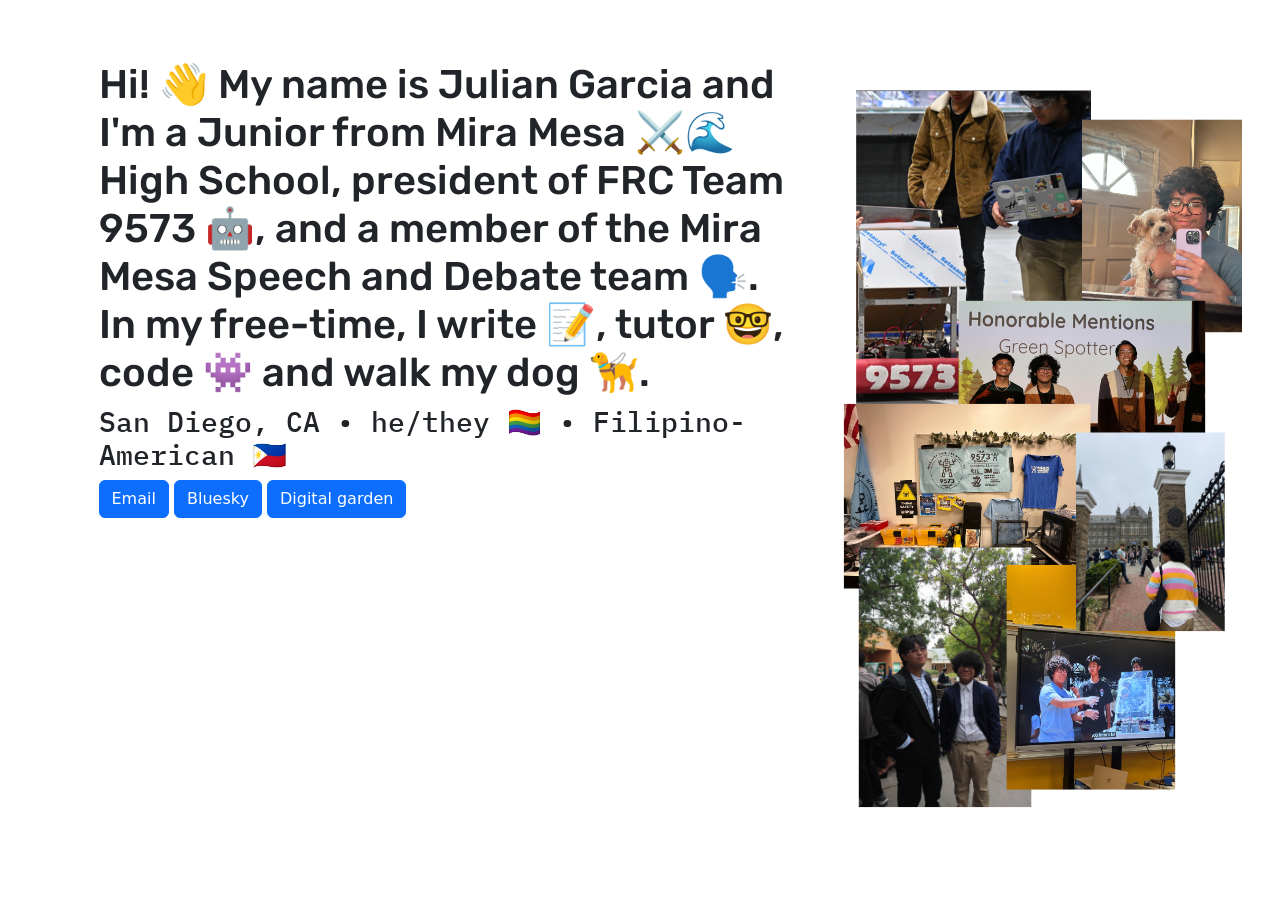
==== index.html @ c7b14575 "Center content horizontally on the screen - Added flexbox to body element for horizontal centering -" ====
<!DOCTYPE html>
<html lang="en">
<head>
    <meta charset="UTF-8">
    <meta name="viewport" content="width=device-width, initial-scale=1.0">
    <title>Julian Garcia</title>

    <link href="https://cdn.jsdelivr.net/npm/bootstrap@5.3.5/dist/css/bootstrap.min.css" rel="stylesheet" integrity="sha384-SgOJa3DmI69IUzQ2PVdRZhwQ+dy64/BUtbMJw1MZ8t5HZApcHrRKUc4W0kG879m7" crossorigin="anonymous">

    <link rel="preconnect" href="https://fonts.googleapis.com">
<link rel="preconnect" href="https://fonts.gstatic.com" crossorigin>
<link href="https://fonts.googleapis.com/css2?family=IBM+Plex+Mono:ital,wght@0,100;0,200;0,300;0,400;0,500;0,600;0,700;1,100;1,200;1,300;1,400;1,500;1,600;1,700&family=Rubik:ital,wght@0,300..900;1,300..900&display=swap" rel="stylesheet">
<link rel="stylesheet" href="styles.css">

</head>
<body>
    <div class="container">
        <div class="row justify-content-center">
            <div class="col-12 col-md-8 main">
                <h1 class="introduction">Hi! 👋 My name is Julian Garcia and I'm a Junior from Mira Mesa ⚔️🌊 High School, president of FRC Team 9573 🤖, and a member of the Mira Mesa Speech and Debate team 🗣️. In my free-time, I write 📝, tutor 🤓, code 👾 and walk my dog 🦮.</h1>
                <h3 class="aside">San Diego, CA • he/they 🏳️‍🌈 • Filipino-American 🇵🇭</h3>
            
                <a type="button" class="btn btn-primary" href="mailto:julianangelo.garcia@icloud.com">Email</a>
                <a type="button" href="https://bsky.app/profile/julian-alg.bsky.social" class="btn btn-primary">Bluesky</a>
                <button type="button" class="btn btn-primary" data-bs-toggle="modal" data-bs-target="#exampleModal">
                    Digital garden
                  </button>
                  
                  <!-- Modal -->
                  <div class="modal fade" id="exampleModal" tabindex="-1" aria-labelledby="exampleModalLabel" aria-hidden="true">
                    <div class="modal-dialog">
                      <div class="modal-content">
                        <div class="modal-header">
                          <h1 class="modal-title fs-5" id="exampleModalLabel">Under construction</h1>
                          <button type="button" class="btn-close" data-bs-dismiss="modal" aria-label="Close"></button>
                        </div>
                        <div class="modal-body">
                            Work in progress! This will link to my Obsidian vault with my notes from school, coding courses, books, YouTube videos and more.
                        </div>
                        <div class="modal-footer">
                          <button type="button" class="btn btn-primary" data-bs-dismiss="modal">Cool</button>
                        </div>
                      </div>
                    </div>
                  </div>
                              </div>
    
            <div class="col-12 col-md-4">
                <img src="collage.png" alt="a collage of different images">
            </div>
    
        </div>
    
    </div>

    <script src="https://cdn.jsdelivr.net/npm/bootstrap@5.3.5/dist/js/bootstrap.bundle.min.js" integrity="sha384-k6d4wzSIapyDyv1kpU366/PK5hCdSbCRGRCMv+eplOQJWyd1fbcAu9OCUj5zNLiq" crossorigin="anonymous"></script>
</body>
</html>
---- styles.css ----
body {
    display: flex;
    justify-content: center;
    align-items: flex-start;
    min-height: 100vh;
    padding-top: 2rem;
}

.container {
    max-width: 1140px;
}

h1 {
    font-family: "Rubik", sans-serif;
    font-optical-sizing: auto;
}

h3 {
    font-family: "IBM Plex Mono", monospace;
}

.main {
    padding: 2.5%;
}
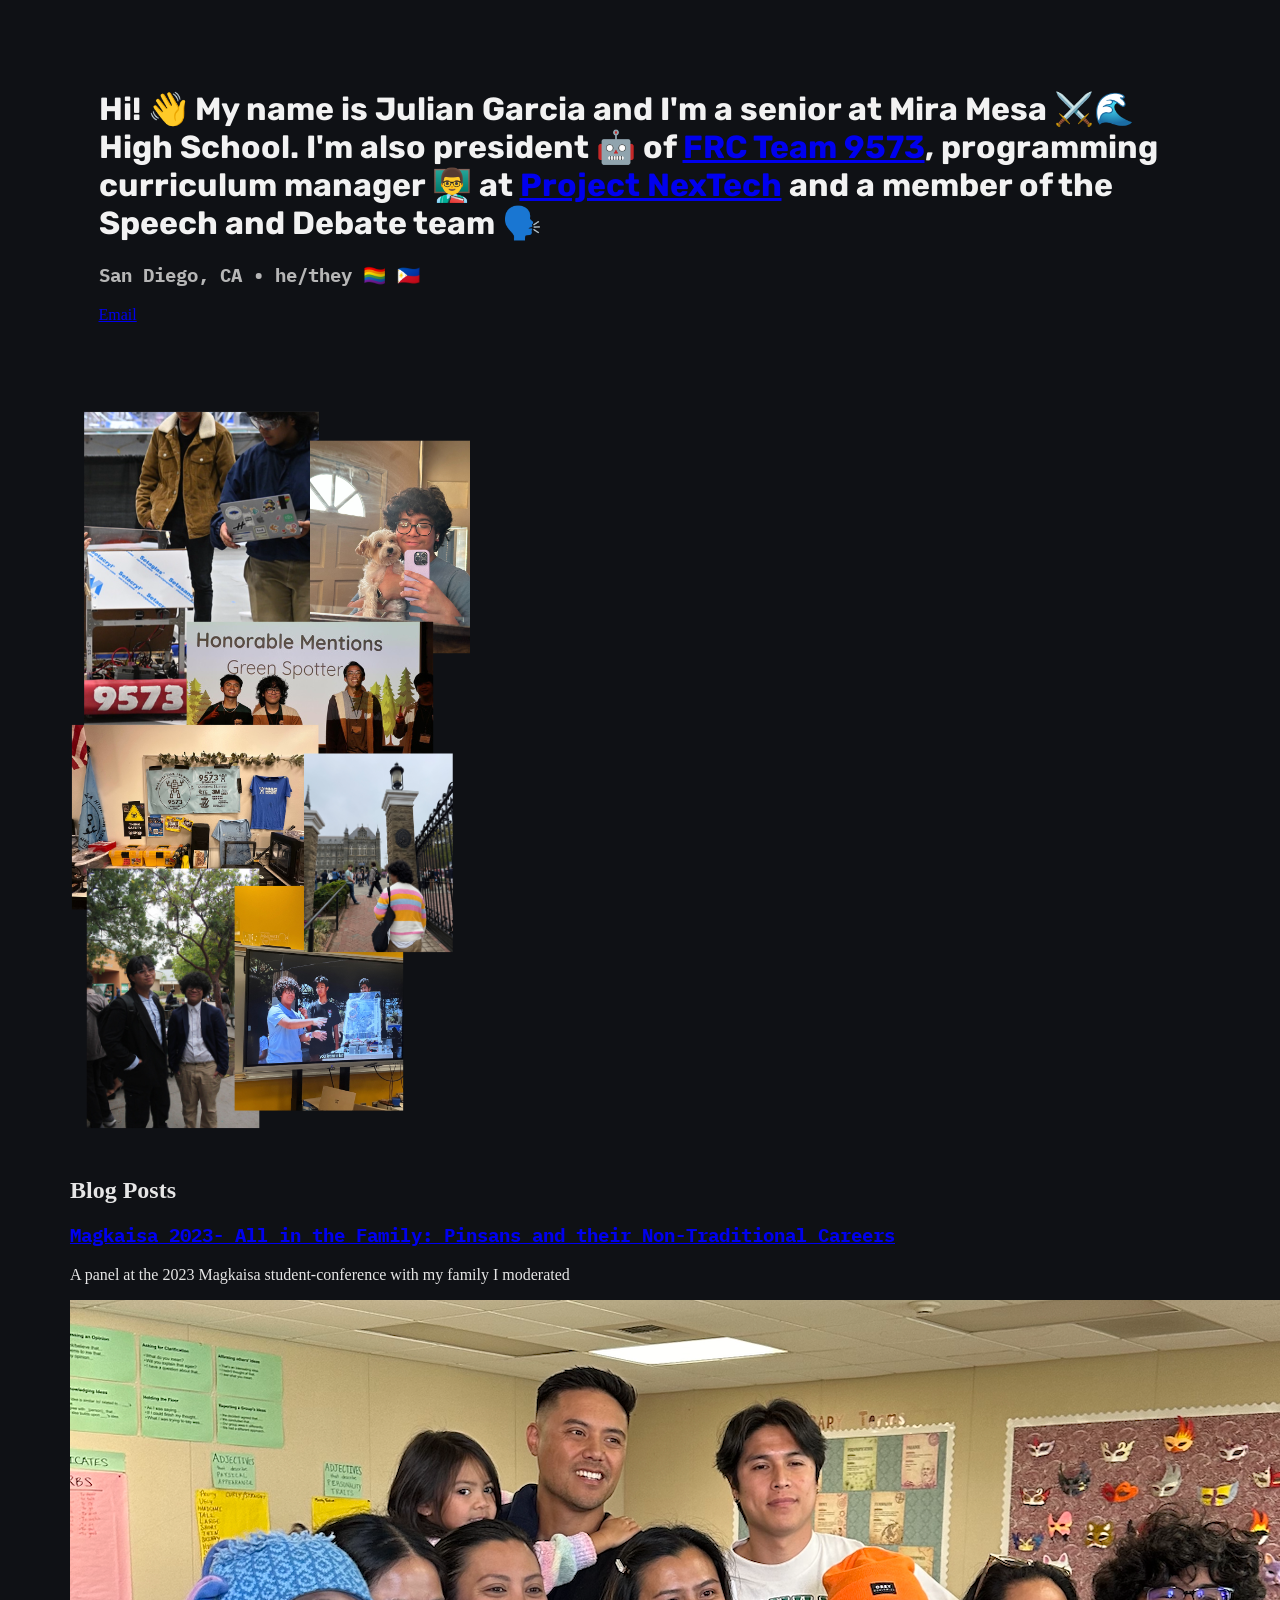
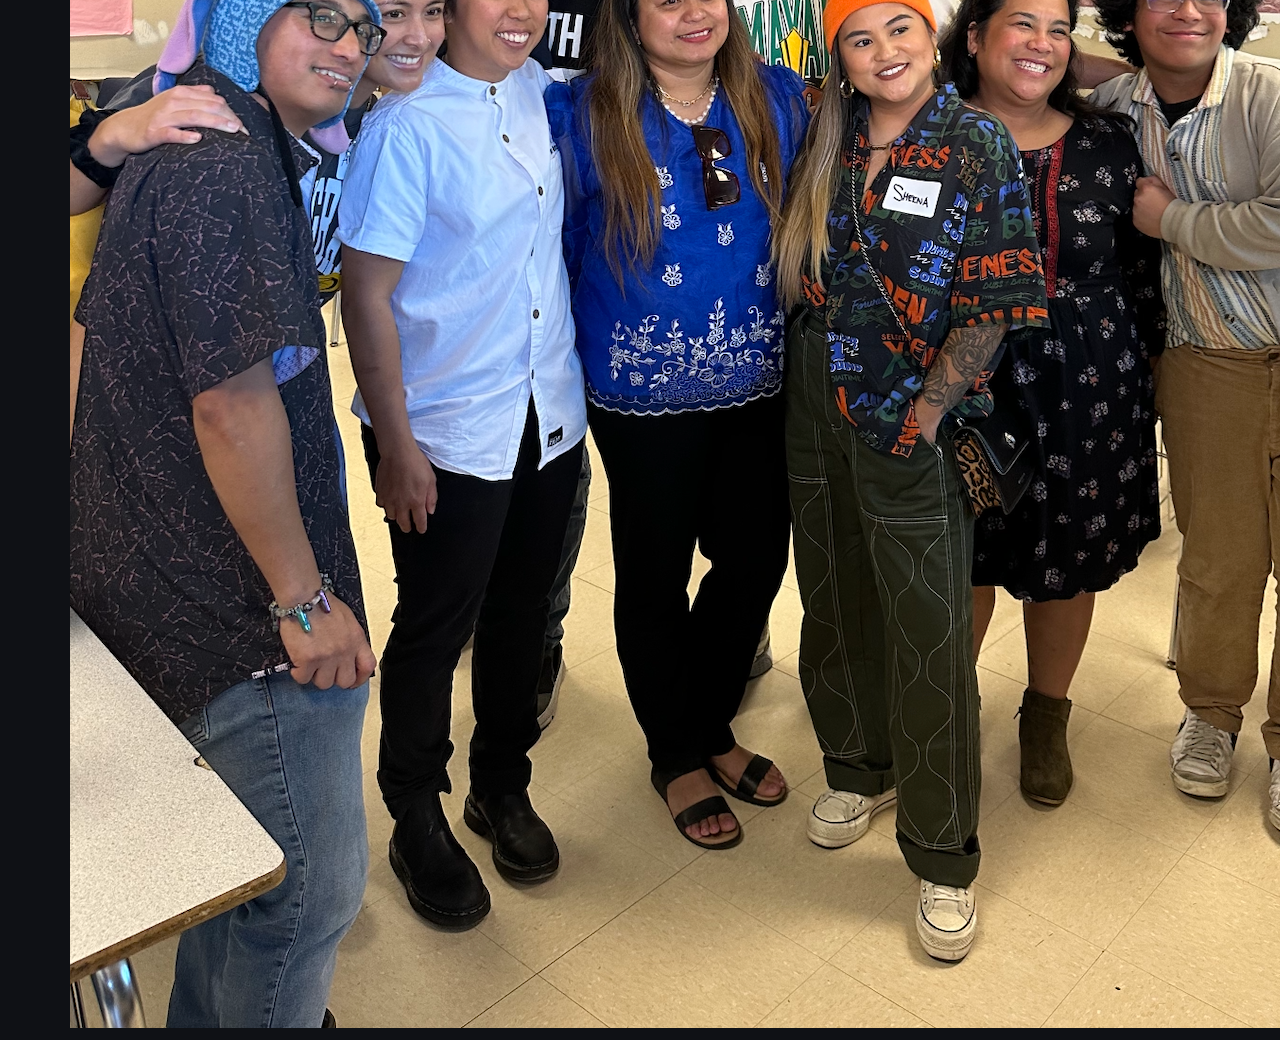
==== commit f74b8b72: "website updates" ====
--- a/index.html
+++ b/index.html
@@ -1,58 +1,53 @@
 <!DOCTYPE html>
-<html lang="en">
+<html lang="en" data-bs-theme="dark">
 <head>
-    <meta charset="UTF-8">
-    <meta name="viewport" content="width=device-width, initial-scale=1.0">
-    <title>Julian Garcia</title>
-
-    <link href="https://cdn.jsdelivr.net/npm/bootstrap@5.3.5/dist/css/bootstrap.min.css" rel="stylesheet" integrity="sha384-SgOJa3DmI69IUzQ2PVdRZhwQ+dy64/BUtbMJw1MZ8t5HZApcHrRKUc4W0kG879m7" crossorigin="anonymous">
-
-    <link rel="preconnect" href="https://fonts.googleapis.com">
-<link rel="preconnect" href="https://fonts.gstatic.com" crossorigin>
-<link href="https://fonts.googleapis.com/css2?family=IBM+Plex+Mono:ital,wght@0,100;0,200;0,300;0,400;0,500;0,600;0,700;1,100;1,200;1,300;1,400;1,500;1,600;1,700&family=Rubik:ital,wght@0,300..900;1,300..900&display=swap" rel="stylesheet">
-<link rel="stylesheet" href="styles.css">
-
+  <meta charset="UTF-8">
+  <meta name="viewport" content="width=device-width, initial-scale=1.0">
+  <title>Julian Garcia</title>
+  
+  
+  <link rel="preconnect" href="https://fonts.googleapis.com">
+  <link rel="preconnect" href="https://fonts.gstatic.com" crossorigin>
+  <link href="https://fonts.googleapis.com/css2?family=IBM+Plex+Mono:ital,wght@0,100;0,200;0,300;0,400;0,500;0,600;0,700;1,100;1,200;1,300;1,400;1,500;1,600;1,700&family=Rubik:ital,wght@0,300..900;1,300..900&display=swap" rel="stylesheet">
+  <link rel="stylesheet" href="styles.css">
+  
 </head>
 <body>
-    <div class="container">
-        <div class="row justify-content-center">
-            <div class="col-12 col-md-8 main">
-                <h1 class="introduction">Hi! 👋 My name is Julian Garcia and I'm a Junior from Mira Mesa ⚔️🌊 High School, president of FRC Team 9573 🤖, and a member of the Mira Mesa Speech and Debate team 🗣️. In my free-time, I write 📝, tutor 🤓, code 👾 and walk my dog 🦮.</h1>
-                <h3 class="aside">San Diego, CA • he/they 🏳️‍🌈 • Filipino-American 🇵🇭</h3>
-            
-                <a type="button" class="btn btn-primary" href="mailto:julianangelo.garcia@icloud.com">Email</a>
-                <a type="button" href="https://bsky.app/profile/julian-alg.bsky.social" class="btn btn-primary">Bluesky</a>
-                <button type="button" class="btn btn-primary" data-bs-toggle="modal" data-bs-target="#exampleModal">
-                    Digital garden
-                  </button>
-                  
-                  <!-- Modal -->
-                  <div class="modal fade" id="exampleModal" tabindex="-1" aria-labelledby="exampleModalLabel" aria-hidden="true">
-                    <div class="modal-dialog">
-                      <div class="modal-content">
-                        <div class="modal-header">
-                          <h1 class="modal-title fs-5" id="exampleModalLabel">Under construction</h1>
-                          <button type="button" class="btn-close" data-bs-dismiss="modal" aria-label="Close"></button>
-                        </div>
-                        <div class="modal-body">
-                            Work in progress! This will link to my Obsidian vault with my notes from school, coding courses, books, YouTube videos and more.
-                        </div>
-                        <div class="modal-footer">
-                          <button type="button" class="btn btn-primary" data-bs-dismiss="modal">Cool</button>
-                        </div>
-                      </div>
-                    </div>
-                  </div>
-                              </div>
-    
-            <div class="col-12 col-md-4">
-                <img src="collage.png" alt="a collage of different images">
-            </div>
-    
-        </div>
-    
+  <div class="container">
+    <div class="row justify-content-center align-items-center">
+      <div class="col-12 col-md-8 main">
+        <h1 class="introduction">Hi! 👋 My name is Julian Garcia and I'm a senior at Mira Mesa ⚔️🌊 High School. I'm also president 🤖 of <a href="https://marauder.tech">FRC Team 9573</a>, programming curriculum manager 👨‍🏫 at <a href="https://projectnextech.org/">Project NexTech</a> and a member of the  Speech and Debate team 🗣️</h1>
+        <h3 class="aside">San Diego, CA • he/they 🏳️‍🌈 🇵🇭</h3>
+        
+        <a type="button" class="btn btn-primary" href="mailto:julianangelo.garcia@icloud.com">Email</a>
+
+
+        
+      </div>
+      
+      <div class="col-12 col-md-4">
+        <img src="src/collage.png" alt="a collage of different images">
+      </div>
     </div>
 
-    <script src="https://cdn.jsdelivr.net/npm/bootstrap@5.3.5/dist/js/bootstrap.bundle.min.js" integrity="sha384-k6d4wzSIapyDyv1kpU366/PK5hCdSbCRGRCMv+eplOQJWyd1fbcAu9OCUj5zNLiq" crossorigin="anonymous"></script>
+    <div class="row justify-content-center mt-4">
+      <div class="col-12 col-md-10">
+        <section class="text-start">
+          <h2>Blog Posts</h2>
+
+          <div class="row align-items-center py-3 border-top">
+            <div class="col-12 col-md-8">
+              <h3><a class="blog-title" href="articles/magkaisa-2023.html">Magkaisa 2023- All in the Family: Pinsans and their Non-Traditional Careers</a></h3>
+              <p class="text-secondary">A panel at the 2023 Magkaisa student-conference with my family I moderated</p>
+            </div>
+            <div class="col-12 col-md-4">
+              <img src="src/magkaisa.png" alt="preview image for post one" class="img-fluid rounded">
+            </div>
+          </div>
+    </div>
+    
+  </div>
+  
+  <script src="https://cdn.jsdelivr.net/npm/bootstrap@5.3.5/dist/js/bootstrap.bundle.min.js" integrity="sha384-k6d4wzSIapyDyv1kpU366/PK5hCdSbCRGRCMv+eplOQJWyd1fbcAu9OCUj5zNLiq" crossorigin="anonymous"></script>
 </body>
-</html>+</html>
--- a/styles.css
+++ b/styles.css
@@ -1,9 +1,11 @@
 body {
     display: flex;
     justify-content: center;
-    align-items: flex-start;
+    align-items: center;
     min-height: 100vh;
     padding-top: 2rem;
+    background: #0f1115;
+    color: #e6e6e6;
 }
 
 .container {
@@ -13,12 +15,30 @@
 h1 {
     font-family: "Rubik", sans-serif;
     font-optical-sizing: auto;
+    color: #f2f2f2;
 }
 
 h3 {
     font-family: "IBM Plex Mono", monospace;
+    color: #b6b6b6;
 }
 
 .main {
     padding: 2.5%;
-}+}
+
+.blog-post img {
+    max-width: 100%;
+    height: auto;
+    display: block;
+}
+
+.video-embed {
+    width: 100%;
+    aspect-ratio: 16 / 9;
+    height: auto;
+    display: block;
+    margin-left: auto;
+    margin-right: auto;
+    border: 0;
+}
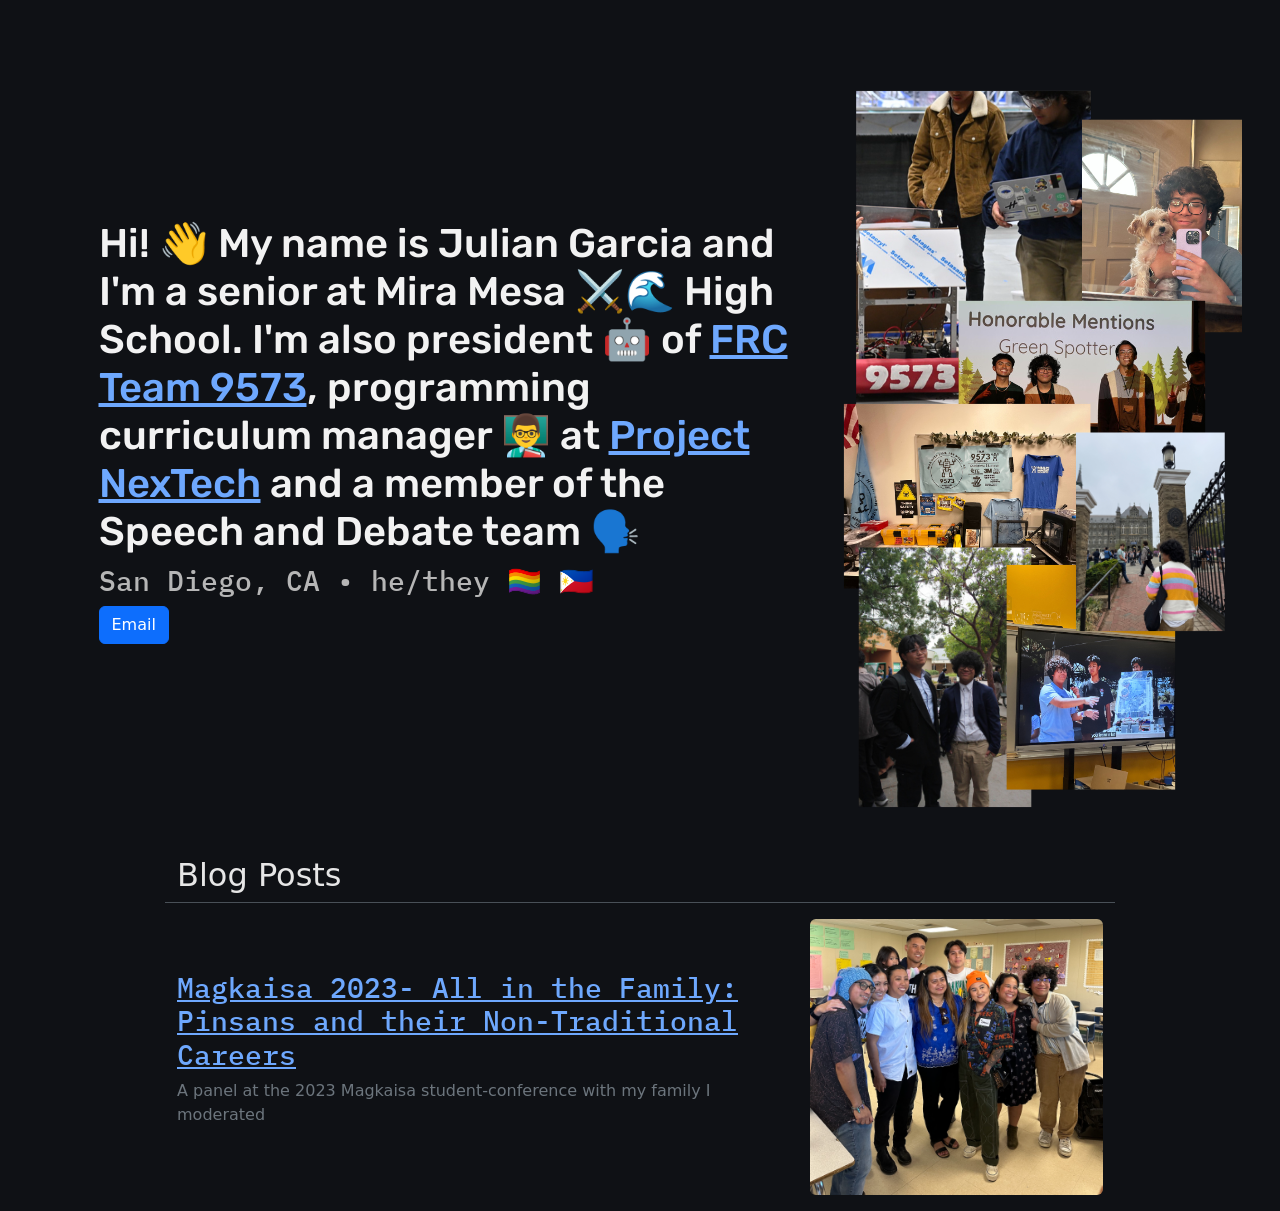
==== commit 75234acb: "bootstrap" ====
--- a/index.html
+++ b/index.html
@@ -5,6 +5,7 @@
   <meta name="viewport" content="width=device-width, initial-scale=1.0">
   <title>Julian Garcia</title>
   
+  <link href="https://cdn.jsdelivr.net/npm/bootstrap@5.3.5/dist/css/bootstrap.min.css" rel="stylesheet" integrity="sha384-SgOJa3DmI69IUzQ2PVdRZhwQ+dy64/BUtbMJw1MZ8t5HZApcHrRKUc4W0kG879m7" crossorigin="anonymous">
   
   <link rel="preconnect" href="https://fonts.googleapis.com">
   <link rel="preconnect" href="https://fonts.gstatic.com" crossorigin>
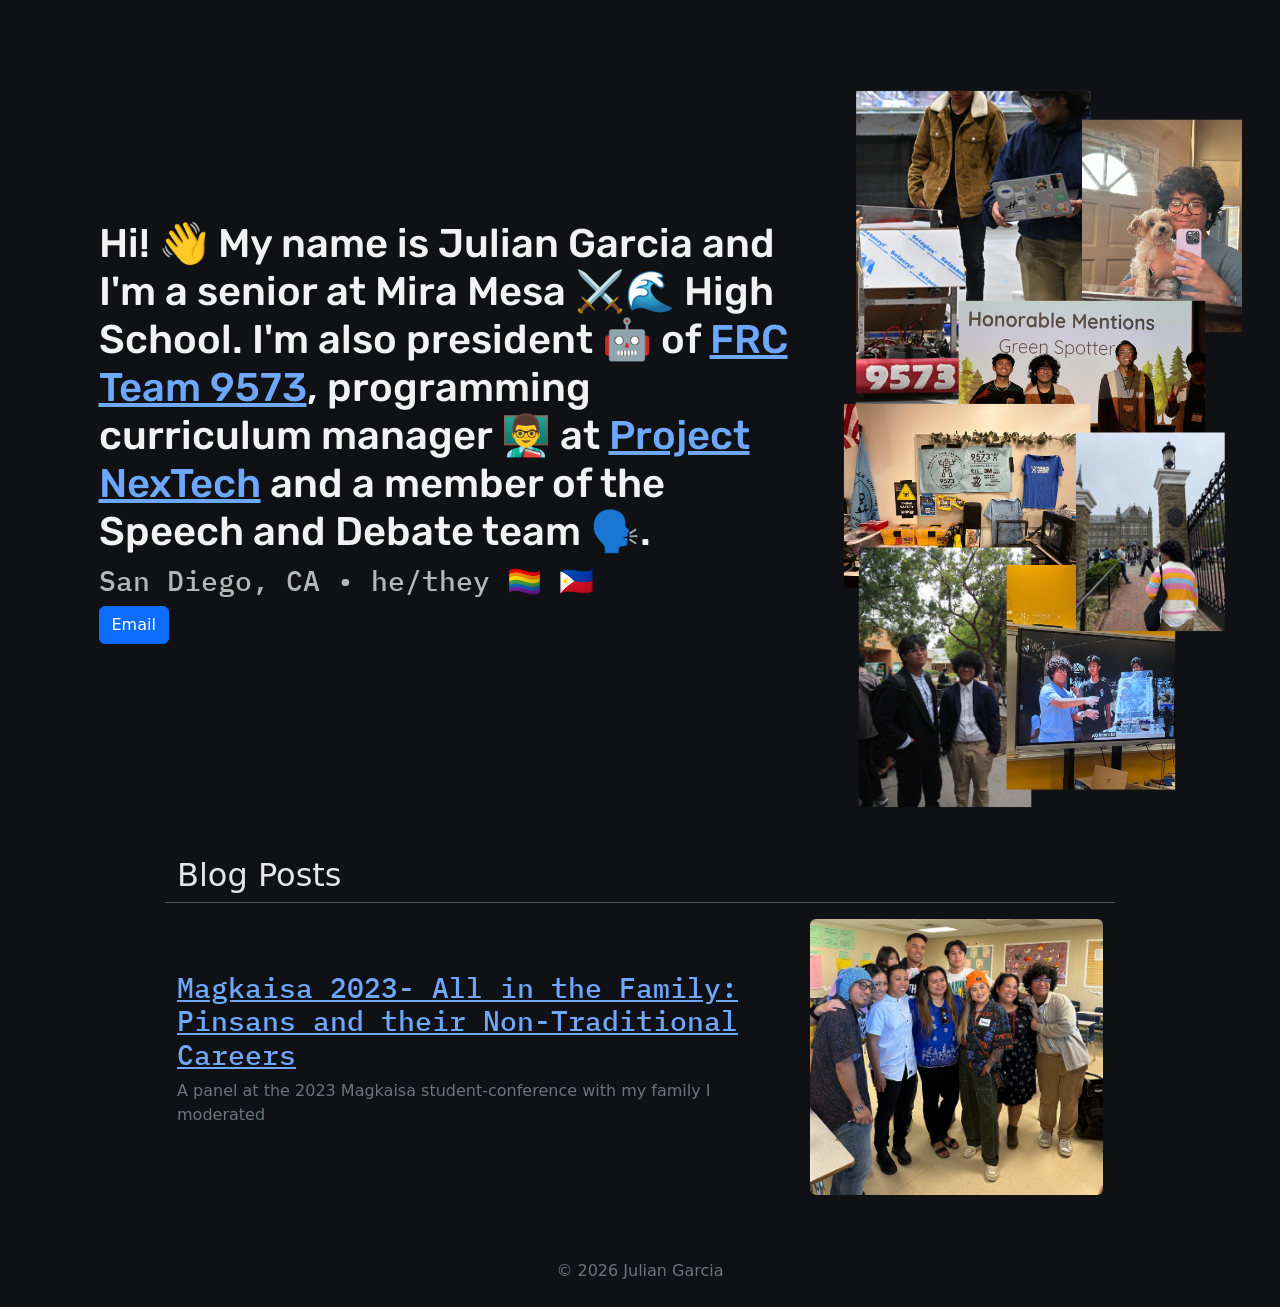
==== commit 835dfac3: "footer" ====
--- a/index.html
+++ b/index.html
@@ -17,7 +17,7 @@
   <div class="container">
     <div class="row justify-content-center align-items-center">
       <div class="col-12 col-md-8 main">
-        <h1 class="introduction">Hi! 👋 My name is Julian Garcia and I'm a senior at Mira Mesa ⚔️🌊 High School. I'm also president 🤖 of <a href="https://marauder.tech">FRC Team 9573</a>, programming curriculum manager 👨‍🏫 at <a href="https://projectnextech.org/">Project NexTech</a> and a member of the  Speech and Debate team 🗣️</h1>
+        <h1 class="introduction">Hi! 👋 My name is Julian Garcia and I'm a senior at Mira Mesa ⚔️🌊 High School. I'm also president 🤖 of <a href="https://marauder.tech">FRC Team 9573</a>, programming curriculum manager 👨‍🏫 at <a href="https://projectnextech.org/">Project NexTech</a> and a member of the  Speech and Debate team 🗣️. </h1>
         <h3 class="aside">San Diego, CA • he/they 🏳️‍🌈 🇵🇭</h3>
         
         <a type="button" class="btn btn-primary" href="mailto:julianangelo.garcia@icloud.com">Email</a>
@@ -45,6 +45,13 @@
               <img src="src/magkaisa.png" alt="preview image for post one" class="img-fluid rounded">
             </div>
           </div>
+        </section>
+      </div>
+    </div>
+
+    <footer class="mt-5 pb-4 text-center">
+      <p class="text-secondary mb-0">© 2026 Julian Garcia</p>
+    </footer>
     </div>
     
   </div>
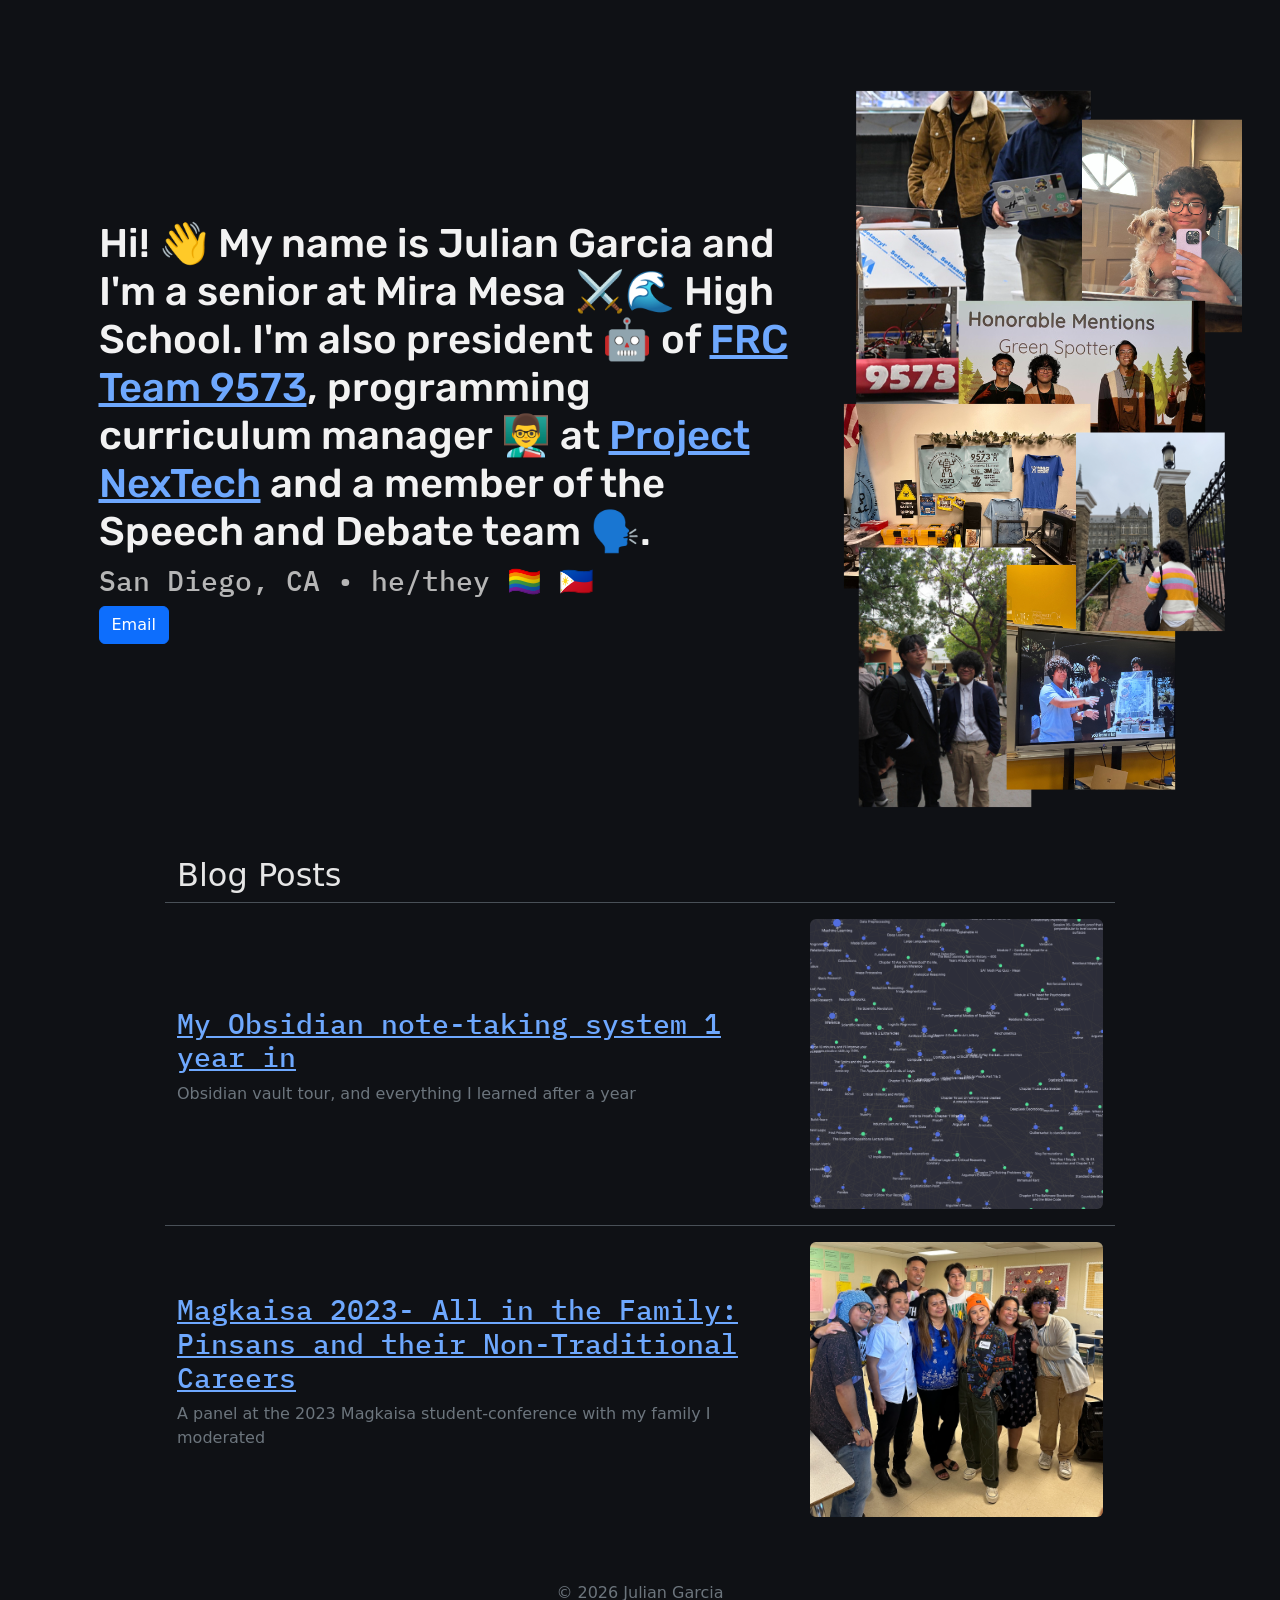
==== commit 89a7f58c: "created post" ====
--- a/index.html
+++ b/index.html
@@ -38,11 +38,22 @@
 
           <div class="row align-items-center py-3 border-top">
             <div class="col-12 col-md-8">
+              <h3><a class="blog-title" href="articles/obsidian.html">My Obsidian note-taking system 1 year in</a></h3>
+              <p class="text-secondary">Obsidian vault tour, and everything I learned after a year</p>
+            </div>
+            <div class="col-12 col-md-4">
+              <img src="src/obsidian.png" alt="Zoomed in screenshot of an Obsidian graph view" class="img-fluid rounded">
+            </div>
+          </div>
+
+
+          <div class="row align-items-center py-3 border-top">
+            <div class="col-12 col-md-8">
               <h3><a class="blog-title" href="articles/magkaisa-2023.html">Magkaisa 2023- All in the Family: Pinsans and their Non-Traditional Careers</a></h3>
               <p class="text-secondary">A panel at the 2023 Magkaisa student-conference with my family I moderated</p>
             </div>
             <div class="col-12 col-md-4">
-              <img src="src/magkaisa.png" alt="preview image for post one" class="img-fluid rounded">
+              <img src="src/magkaisa.png" alt="Group picture of the panelists, organizers and I" class="img-fluid rounded">
             </div>
           </div>
         </section>
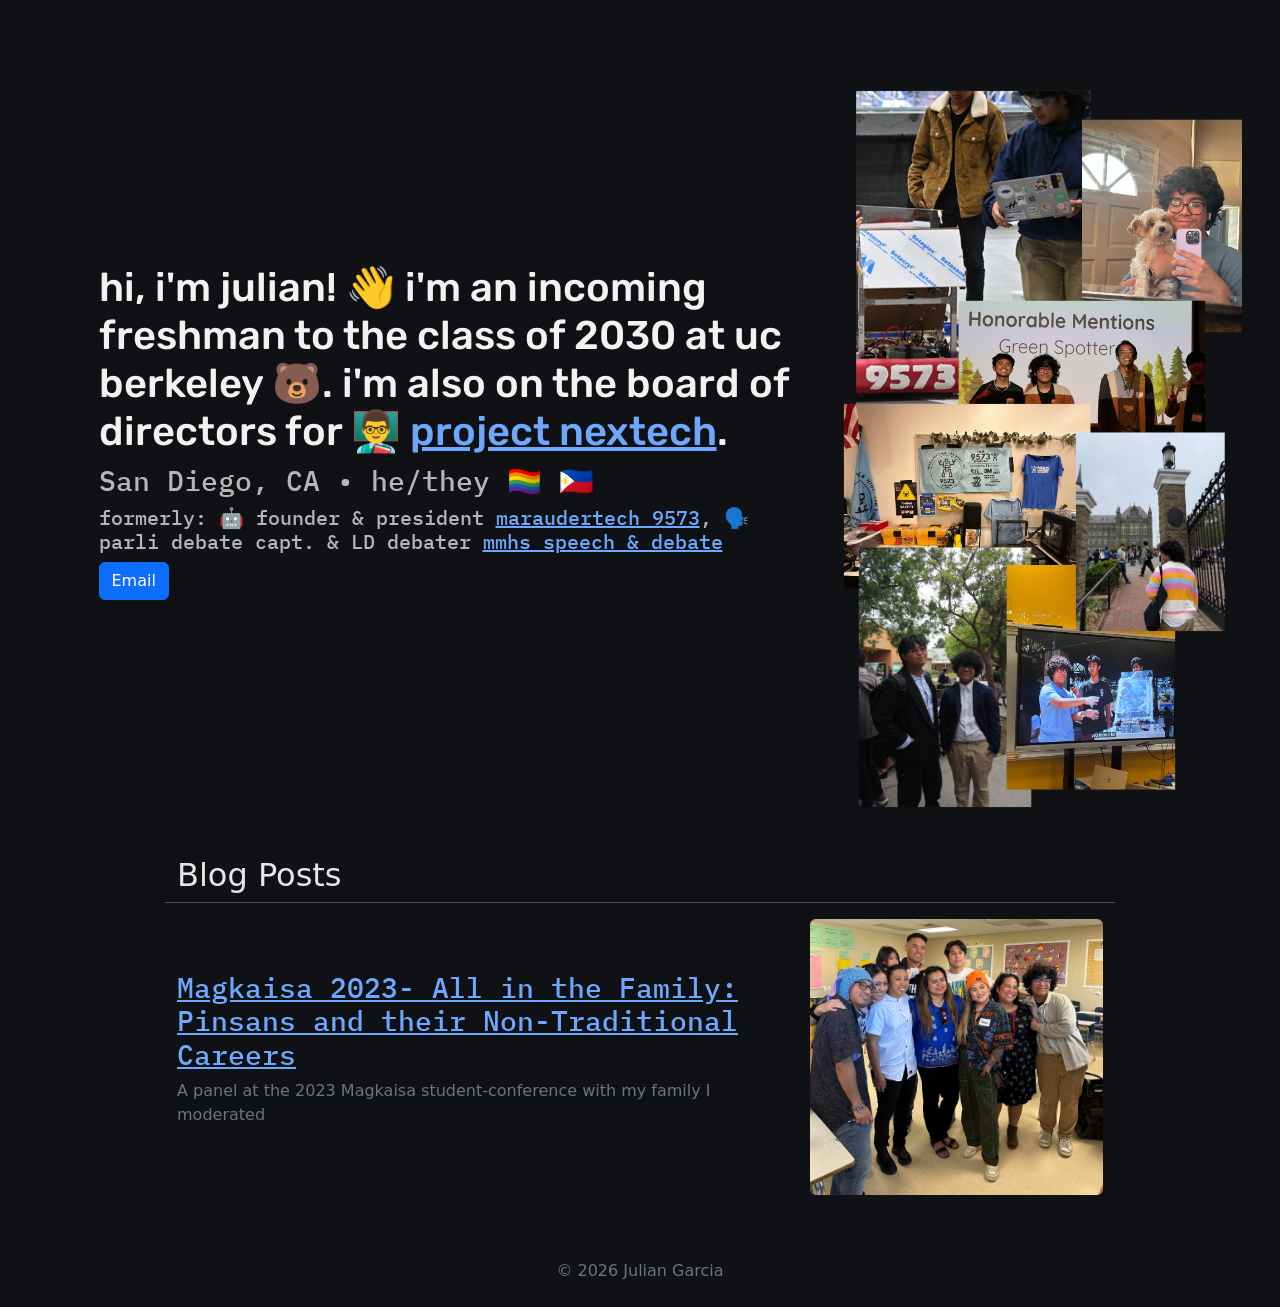
==== commit 47ab9f07: "post grad website update 🥳" ====
--- a/index.html
+++ b/index.html
@@ -17,8 +17,9 @@
   <div class="container">
     <div class="row justify-content-center align-items-center">
       <div class="col-12 col-md-8 main">
-        <h1 class="introduction">Hi! 👋 My name is Julian Garcia and I'm a senior at Mira Mesa ⚔️🌊 High School. I'm also president 🤖 of <a href="https://marauder.tech">FRC Team 9573</a>, programming curriculum manager 👨‍🏫 at <a href="https://projectnextech.org/">Project NexTech</a> and a member of the  Speech and Debate team 🗣️. </h1>
+        <h1 class="introduction">hi, i'm julian! 👋 i'm an incoming freshman to the class of 2030 at uc berkeley 🐻. i'm also on the board of directors for 👨‍🏫 <a href="https://projectnextech.org/">project nextech</a>.</h1>
         <h3 class="aside">San Diego, CA • he/they 🏳️‍🌈 🇵🇭</h3>
+        <h5 class="aside">formerly: 🤖 founder & president <a href="https://marauder.tech">maraudertech 9573</a>, 🗣️ parli debate capt. & LD debater <a href="https://www.instagram.com/mmhs_snd/">mmhs speech & debate</a></h5>
         
         <a type="button" class="btn btn-primary" href="mailto:julianangelo.garcia@icloud.com">Email</a>
 
@@ -36,16 +37,7 @@
         <section class="text-start">
           <h2>Blog Posts</h2>
 
-          <div class="row align-items-center py-3 border-top">
-            <div class="col-12 col-md-8">
-              <h3><a class="blog-title" href="articles/obsidian.html">My Obsidian note-taking system 1 year in</a></h3>
-              <p class="text-secondary">Obsidian vault tour, and everything I learned after a year</p>
-            </div>
-            <div class="col-12 col-md-4">
-              <img src="src/obsidian.png" alt="Zoomed in screenshot of an Obsidian graph view" class="img-fluid rounded">
-            </div>
-          </div>
-
+                 
 
           <div class="row align-items-center py-3 border-top">
             <div class="col-12 col-md-8">
@@ -53,7 +45,7 @@
               <p class="text-secondary">A panel at the 2023 Magkaisa student-conference with my family I moderated</p>
             </div>
             <div class="col-12 col-md-4">
-              <img src="src/magkaisa.png" alt="Group picture of the panelists, organizers and I" class="img-fluid rounded">
+              <img src="src/magkaisa.png" alt="The hosts, panelists, and organizers pose for a group photo" class="img-fluid rounded">
             </div>
           </div>
         </section>
--- a/styles.css
+++ b/styles.css
@@ -23,6 +23,12 @@
     color: #b6b6b6;
 }
 
+h5 {
+    font-family: "IBM Plex Mono", monospace;
+    color: #b6b6b6;
+}
+
+
 .main {
     padding: 2.5%;
 }
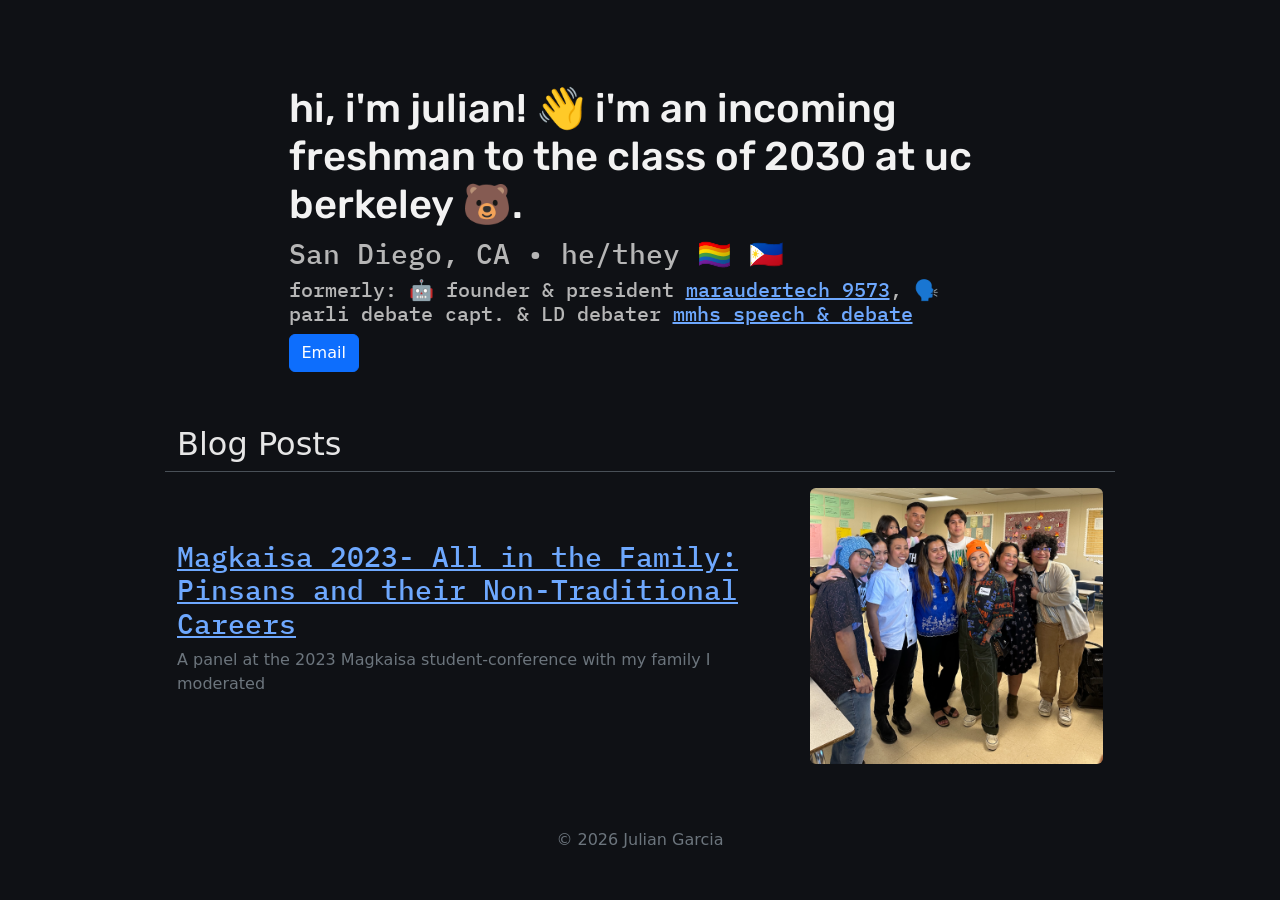
==== commit eae6cdf8: "site update" ====
--- a/index.html
+++ b/index.html
@@ -17,7 +17,7 @@
   <div class="container">
     <div class="row justify-content-center align-items-center">
       <div class="col-12 col-md-8 main">
-        <h1 class="introduction">hi, i'm julian! 👋 i'm an incoming freshman to the class of 2030 at uc berkeley 🐻. i'm also on the board of directors for 👨‍🏫 <a href="https://projectnextech.org/">project nextech</a>.</h1>
+        <h1 class="introduction">hi, i'm julian! 👋 i'm an incoming freshman to the class of 2030 at uc berkeley 🐻.</h1>
         <h3 class="aside">San Diego, CA • he/they 🏳️‍🌈 🇵🇭</h3>
         <h5 class="aside">formerly: 🤖 founder & president <a href="https://marauder.tech">maraudertech 9573</a>, 🗣️ parli debate capt. & LD debater <a href="https://www.instagram.com/mmhs_snd/">mmhs speech & debate</a></h5>
         
@@ -26,11 +26,7 @@
 
         
       </div>
-      
-      <div class="col-12 col-md-4">
-        <img src="src/collage.png" alt="a collage of different images">
-      </div>
-    </div>
+          </div>
 
     <div class="row justify-content-center mt-4">
       <div class="col-12 col-md-10">
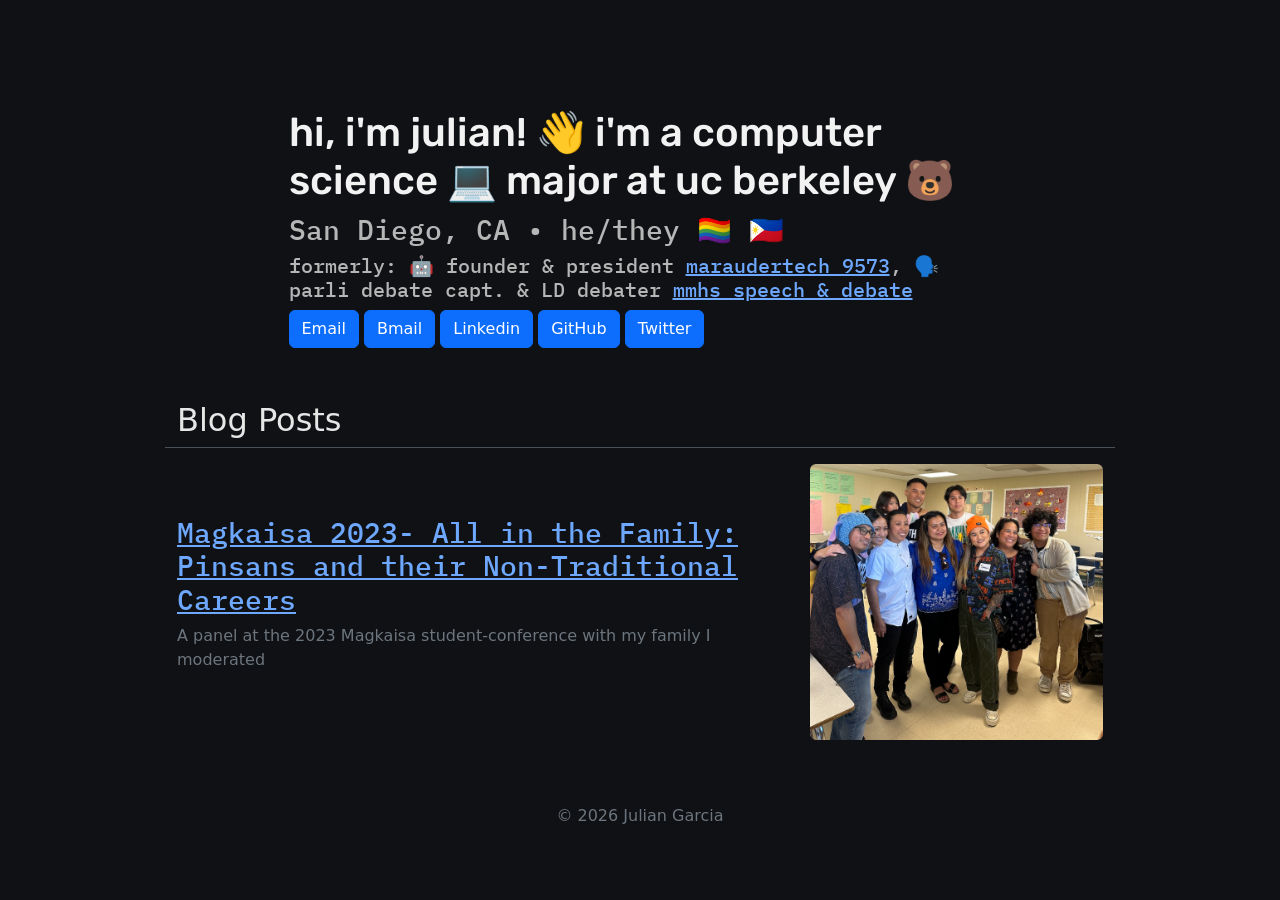
==== commit bc247b91: "added more links and updated header bio" ====
--- a/index.html
+++ b/index.html
@@ -17,14 +17,16 @@
   <div class="container">
     <div class="row justify-content-center align-items-center">
       <div class="col-12 col-md-8 main">
-        <h1 class="introduction">hi, i'm julian! 👋 i'm an incoming freshman to the class of 2030 at uc berkeley 🐻.</h1>
+        <h1 class="introduction">hi, i'm julian! 👋 i'm a computer science 💻 major at uc berkeley 🐻</h1>
         <h3 class="aside">San Diego, CA • he/they 🏳️‍🌈 🇵🇭</h3>
         <h5 class="aside">formerly: 🤖 founder & president <a href="https://marauder.tech">maraudertech 9573</a>, 🗣️ parli debate capt. & LD debater <a href="https://www.instagram.com/mmhs_snd/">mmhs speech & debate</a></h5>
         
         <a type="button" class="btn btn-primary" href="mailto:julianangelo.garcia@icloud.com">Email</a>
-
-
-        
+        <a type="button" class="btn btn-primary" href="mailto:julianangelo_garcia@berkeley.com">Bmail</a>
+        <a type="button" class="btn btn-primary" href="https://www.linkedin.com/in/julianangelogarcia/">Linkedin</a>
+        <a type="button" class="btn btn-primary" href="https://github.com/gar-julian">GitHub</a>
+        <a type="button" class="btn btn-primary" href="https://x.com/fuzzymchns">Twitter</a>
+      
       </div>
           </div>
 
